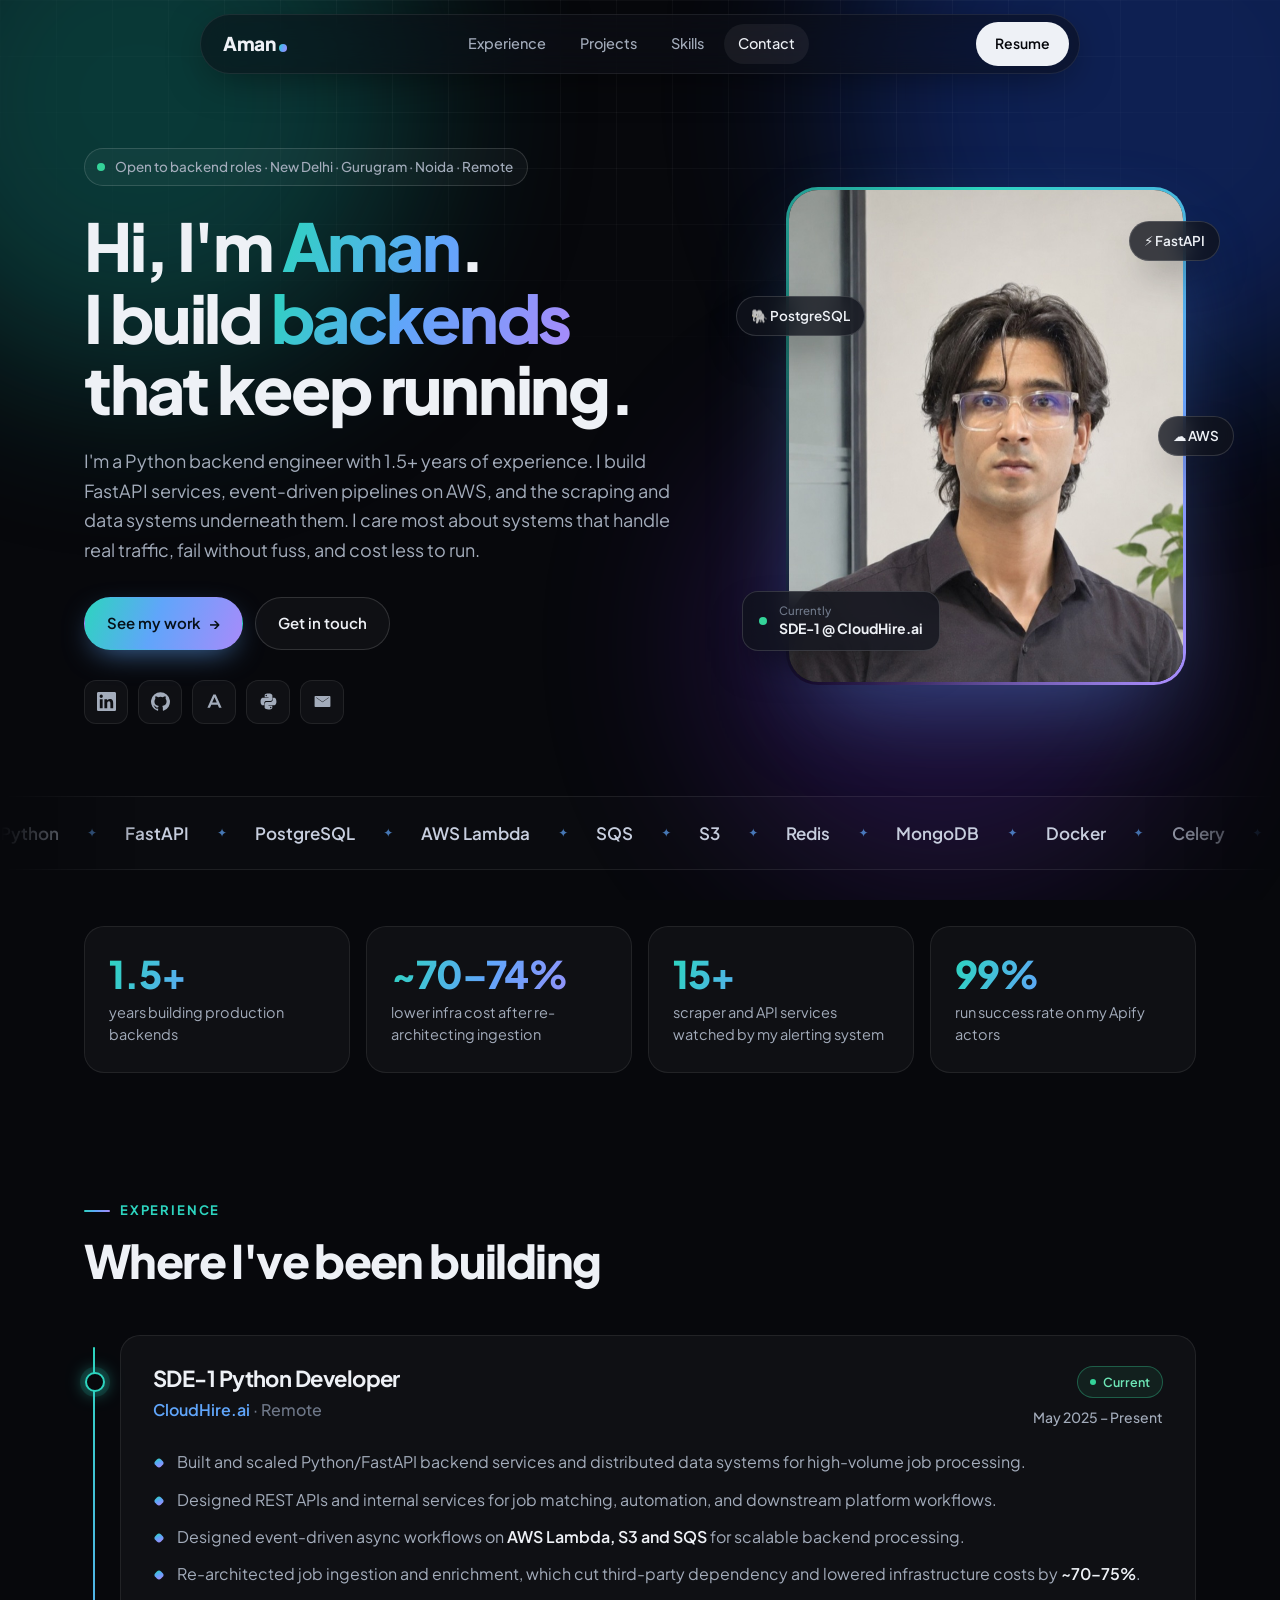
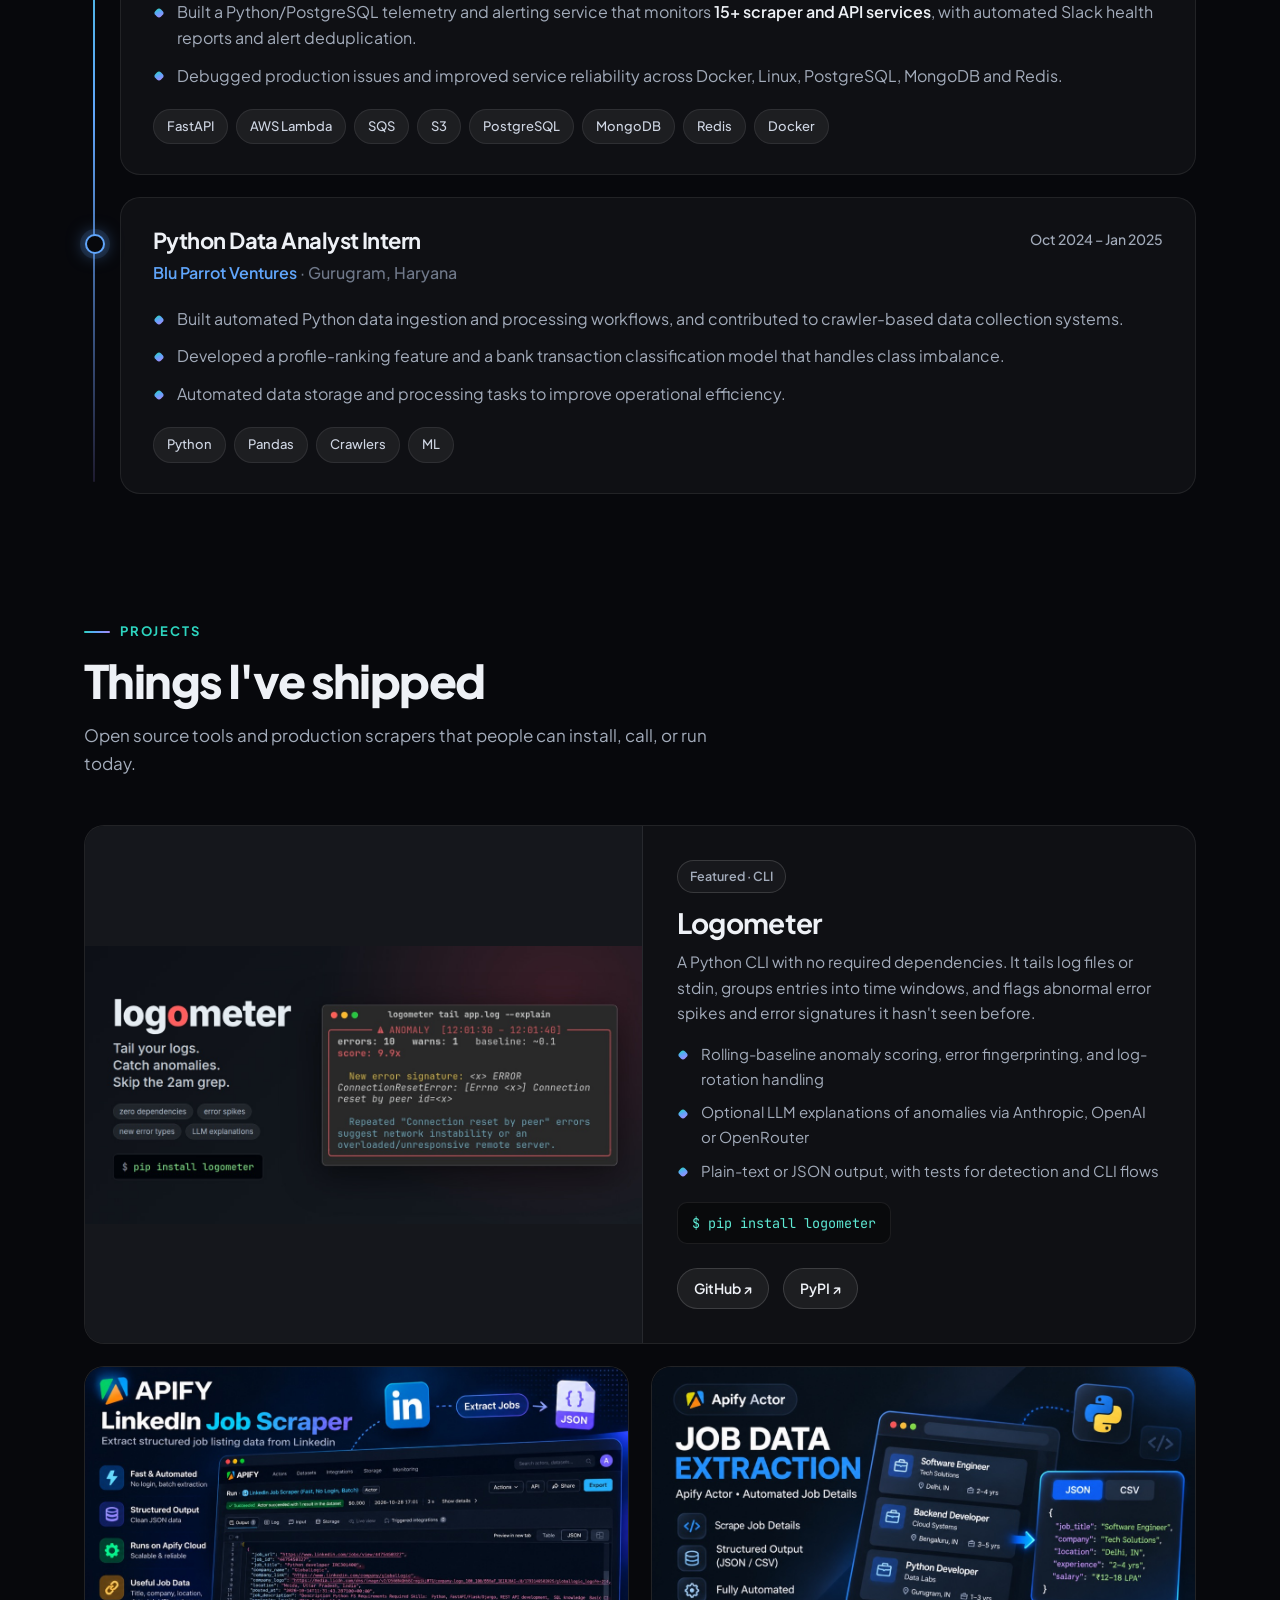
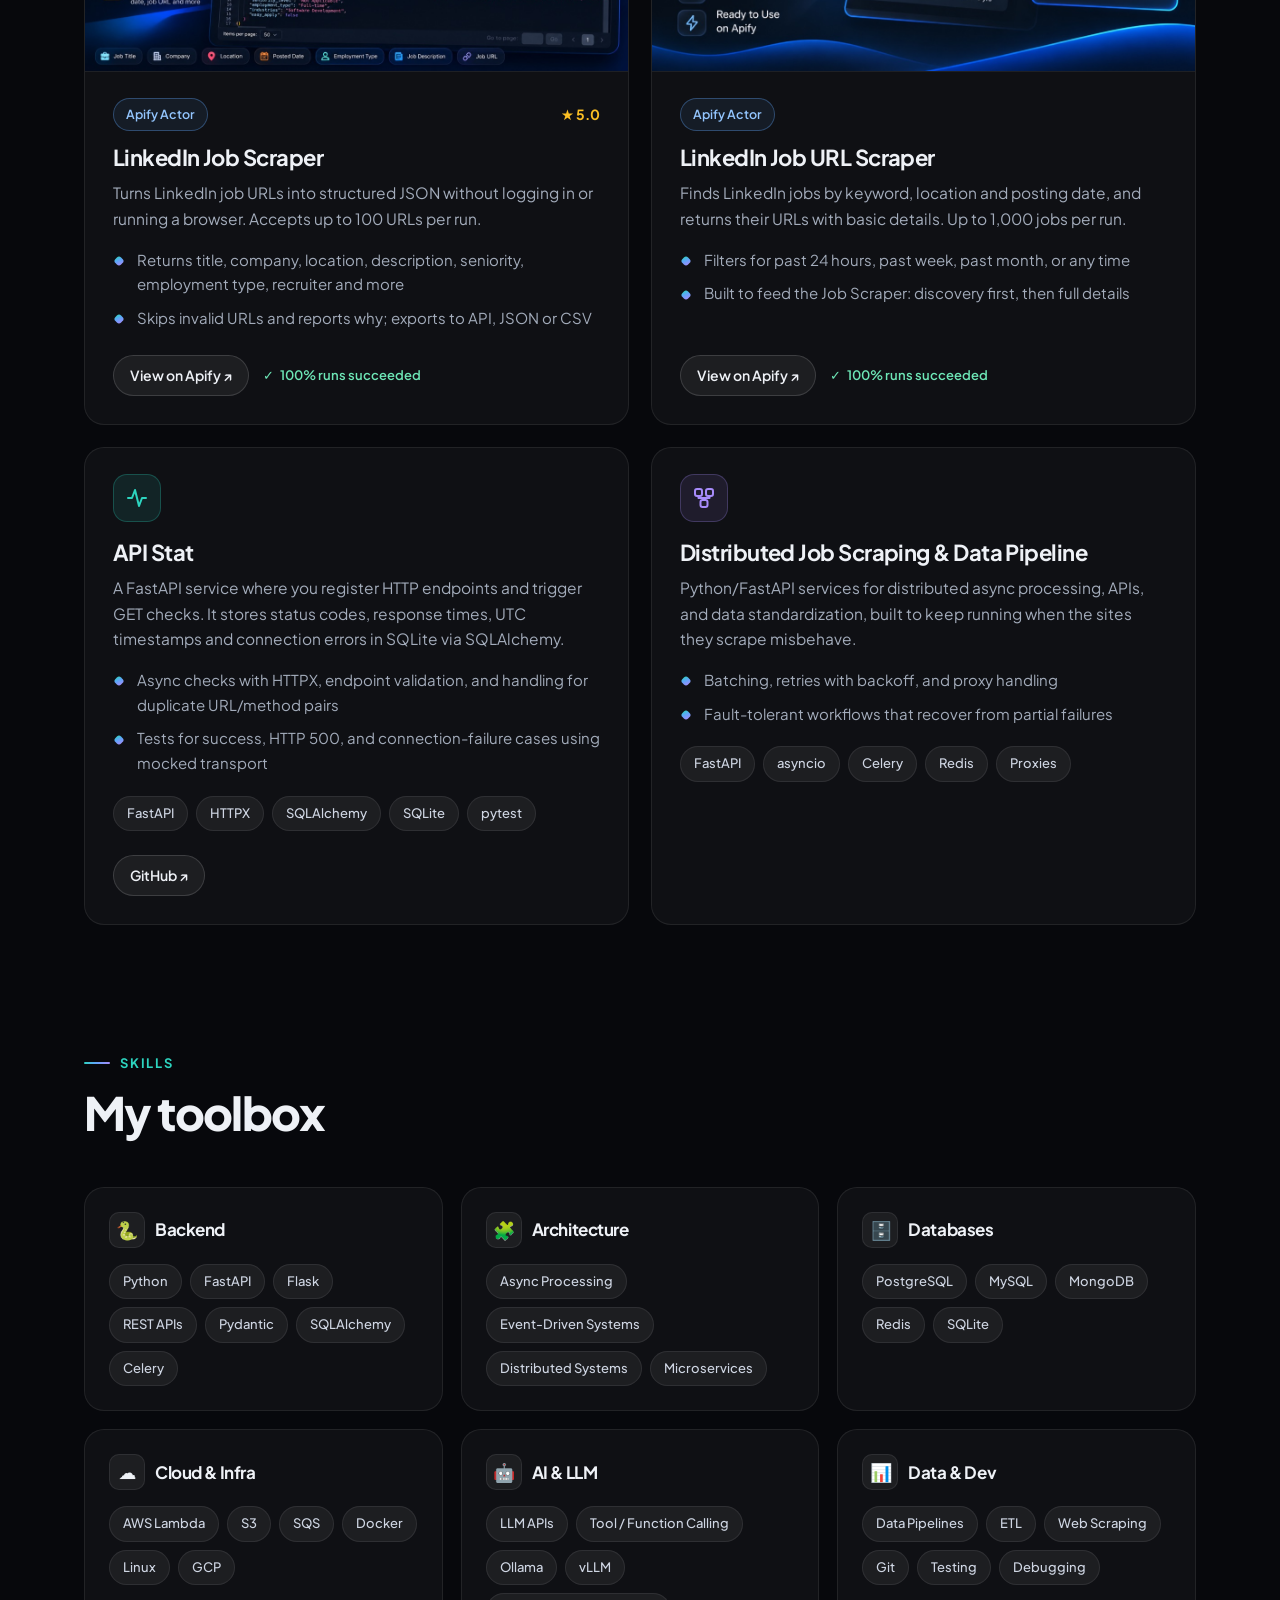
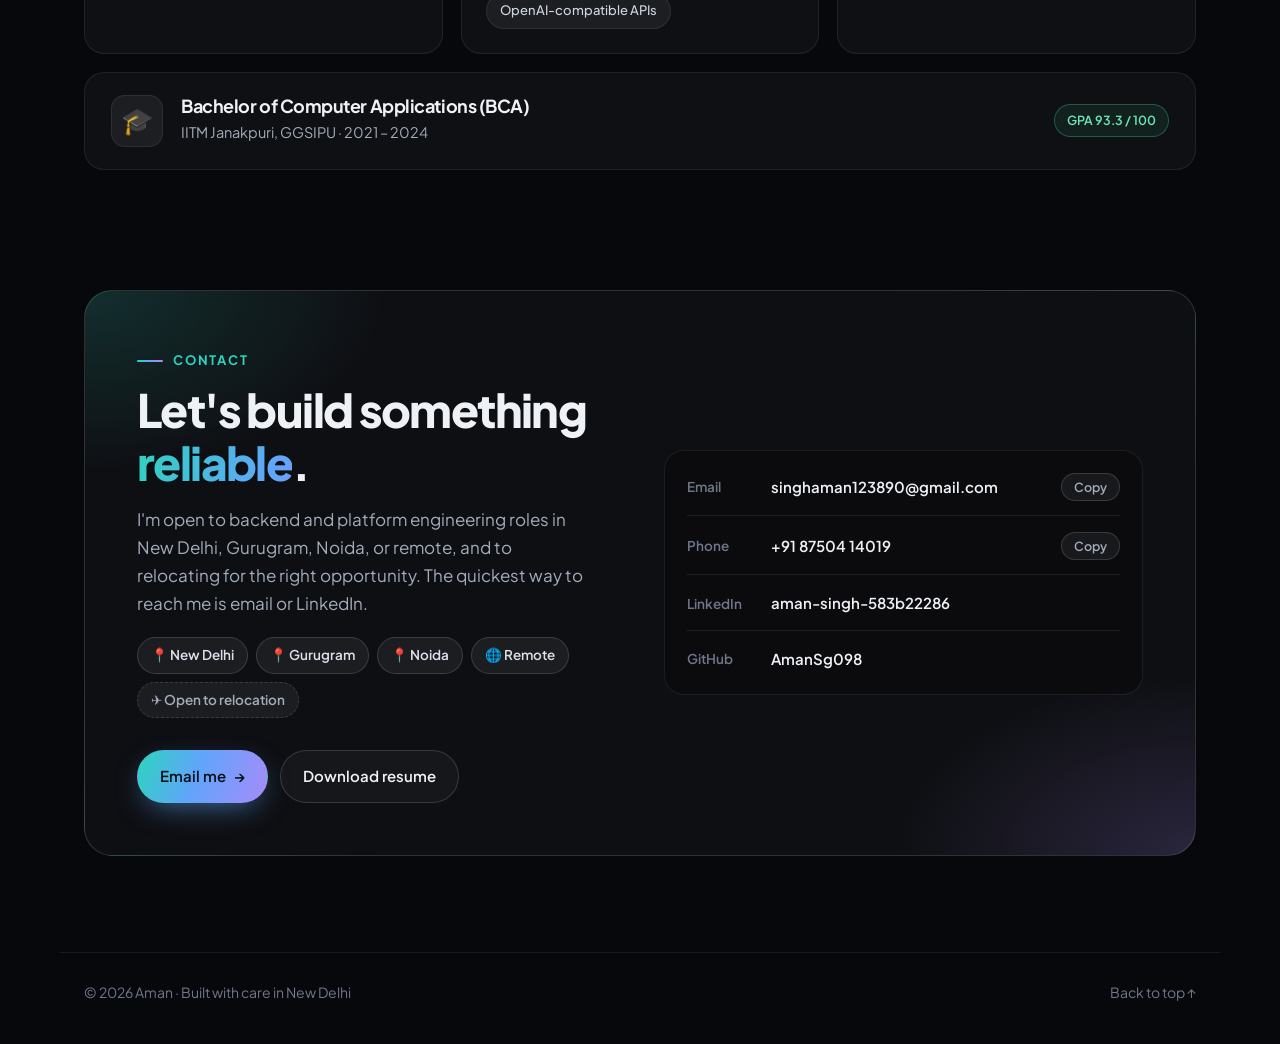
==== index.html @ 0cee0200 "Add portfolio site (static HTML/CSS/JS, Vercel-ready) Co-Authored-By: Claude Opus 5.5 <noreply@anthr" ====
<!doctype html>
<html lang="en">
<head>
  <meta charset="utf-8" />
  <meta name="viewport" content="width=device-width, initial-scale=1" />
  <title>Aman · Python Backend Engineer</title>
  <meta name="description" content="Aman: Python backend engineer building FastAPI services, event-driven AWS pipelines, and data scraping systems." />
  <meta name="theme-color" content="#07080c" />

  <meta property="og:type" content="website" />
  <meta property="og:title" content="Aman · Python Backend Engineer" />
  <meta property="og:description" content="FastAPI, PostgreSQL, AWS, distributed data pipelines. Builder of Logometer, API Stat, and LinkedIn scraping actors on Apify." />
  <meta property="og:image" content="/assets/aman-og.jpg" />
  <meta name="twitter:card" content="summary" />

  <link rel="icon" href="data:image/svg+xml,%3Csvg xmlns='http://www.w3.org/2000/svg' viewBox='0 0 64 64'%3E%3Cdefs%3E%3ClinearGradient id='g' x1='0' y1='0' x2='1' y2='1'%3E%3Cstop offset='0' stop-color='%232dd4bf'/%3E%3Cstop offset='1' stop-color='%23a78bfa'/%3E%3C/linearGradient%3E%3C/defs%3E%3Crect width='64' height='64' rx='16' fill='url(%23g)'/%3E%3Ctext x='50%25' y='56%25' text-anchor='middle' dominant-baseline='middle' font-family='Arial,sans-serif' font-weight='800' font-size='36' fill='%2307080c'%3EA%3C/text%3E%3C/svg%3E" />

  <link rel="preconnect" href="https://fonts.googleapis.com" />
  <link rel="preconnect" href="https://fonts.gstatic.com" crossorigin />
  <link href="https://fonts.googleapis.com/css2?family=Plus+Jakarta+Sans:wght@400;500;600;700;800&family=JetBrains+Mono:wght@500&display=swap" rel="stylesheet" />
  <link rel="stylesheet" href="/styles.css" />
</head>
<body>
  <div class="bg" aria-hidden="true">
    <span class="blob b1"></span><span class="blob b2"></span><span class="blob b3"></span>
    <div class="grid"></div>
  </div>

  <header class="nav" id="top">
    <div class="nav-inner">
      <a href="#top" class="logo">Aman<span class="logo-dot"></span></a>
      <nav class="nav-links" aria-label="Primary">
        <a href="#work">Experience</a>
        <a href="#projects">Projects</a>
        <a href="#skills">Skills</a>
        <a href="#contact">Contact</a>
      </nav>
      <a class="btn btn-sm btn-glow" href="/assets/Aman_Backend_Python_Engineer.pdf" target="_blank" rel="noopener">Resume</a>
    </div>
  </header>

  <main>
    <!-- HERO -->
    <section class="hero wrap">
      <div class="hero-text">
        <p class="pill"><span class="dot"></span> Open to backend roles · New Delhi · Gurugram · Noida · Remote</p>
        <h1>
          Hi, I'm <span class="grad">Aman</span>.<br />
          I build <span class="rotator" aria-live="polite"><span class="rot-word">backends</span></span><br />
          that keep running.
        </h1>
        <p class="lead">
          I'm a Python backend engineer with 1.5+ years of experience. I build FastAPI services, event-driven
          pipelines on AWS, and the scraping and data systems underneath them. I care most about systems that
          handle real traffic, fail without fuss, and cost less to run.
        </p>
        <div class="cta">
          <a class="btn btn-primary" href="#projects">See my work <span aria-hidden="true">→</span></a>
          <a class="btn" href="mailto:singhaman123890@gmail.com">Get in touch</a>
        </div>
        <ul class="socials" aria-label="Links">
          <li><a href="https://www.linkedin.com/in/aman-singh-583b22286/" target="_blank" rel="noopener" aria-label="LinkedIn">
            <svg viewBox="0 0 24 24" aria-hidden="true"><path d="M20.45 20.45h-3.56v-5.57c0-1.33-.02-3.04-1.85-3.04-1.85 0-2.14 1.45-2.14 2.94v5.67H9.35V9h3.41v1.56h.05c.48-.9 1.64-1.85 3.37-1.85 3.6 0 4.27 2.37 4.27 5.46v6.28zM5.34 7.43a2.06 2.06 0 1 1 0-4.13 2.06 2.06 0 0 1 0 4.13zM7.12 20.45H3.56V9h3.56v11.45zM22.22 0H1.77C.79 0 0 .77 0 1.73v20.54C0 23.23.79 24 1.77 24h20.45c.98 0 1.78-.77 1.78-1.73V1.73C24 .77 23.2 0 22.22 0z"/></svg></a></li>
          <li><a href="https://github.com/AmanSg098" target="_blank" rel="noopener" aria-label="GitHub">
            <svg viewBox="0 0 24 24" aria-hidden="true"><path d="M12 .3a12 12 0 0 0-3.8 23.38c.6.12.83-.26.83-.57v-2.23c-3.34.73-4.04-1.42-4.04-1.42-.55-1.4-1.34-1.77-1.34-1.77-1.08-.74.09-.73.09-.73 1.2.09 1.83 1.24 1.83 1.24 1.07 1.83 2.81 1.3 3.5 1 .1-.78.42-1.31.76-1.61-2.67-.3-5.47-1.33-5.47-5.93 0-1.31.47-2.38 1.24-3.22-.14-.3-.54-1.52.1-3.18 0 0 1-.32 3.3 1.23a11.5 11.5 0 0 1 6 0c2.28-1.55 3.29-1.23 3.29-1.23.64 1.66.24 2.88.12 3.18a4.65 4.65 0 0 1 1.23 3.22c0 4.61-2.8 5.62-5.48 5.92.42.36.81 1.1.81 2.22v3.29c0 .32.21.7.82.58A12 12 0 0 0 12 .3"/></svg></a></li>
          <li><a href="https://apify.com/aman_sng" target="_blank" rel="noopener" aria-label="Apify">
            <svg viewBox="0 0 24 24" aria-hidden="true"><path d="M3 20 10.5 3h3L21 20h-3.3l-1.6-3.8H7.9L6.3 20H3zm6.1-6.6h5.8L12 6.6l-2.9 6.8z"/></svg></a></li>
          <li><a href="https://pypi.org/project/logometer/" target="_blank" rel="noopener" aria-label="PyPI">
            <svg viewBox="0 0 24 24" aria-hidden="true"><path d="M11.9 2c-5 0-4.7 2.2-4.7 2.2v2.3h4.8v.7H5.3S2 6.8 2 11.9s2.9 4.9 2.9 4.9h1.7v-2.4s-.1-2.9 2.8-2.9h4.8s2.7 0 2.7-2.6V4.7S17.3 2 11.9 2zM9.2 3.6a.9.9 0 1 1 0 1.8.9.9 0 0 1 0-1.8zM12.1 22c5 0 4.7-2.2 4.7-2.2v-2.3H12v-.7h6.7s3.3.4 3.3-4.7-2.9-4.9-2.9-4.9h-1.7v2.4s.1 2.9-2.8 2.9H9.8s-2.7 0-2.7 2.6v4.2S6.7 22 12.1 22zm2.7-1.6a.9.9 0 1 1 0-1.8.9.9 0 0 1 0 1.8z"/></svg></a></li>
          <li><a href="mailto:singhaman123890@gmail.com" aria-label="Email">
            <svg viewBox="0 0 24 24" aria-hidden="true"><path d="M3 5h18a1 1 0 0 1 1 1v12a1 1 0 0 1-1 1H3a1 1 0 0 1-1-1V6a1 1 0 0 1 1-1zm9 7.2L4.4 7H4v.4l8 5.5 8-5.5V7h-.4L12 12.2z"/></svg></a></li>
        </ul>
      </div>

      <div class="hero-visual">
        <div class="photo-ring">
          <div class="photo-frame">
            <img src="/assets/aman.jpg" alt="Portrait of Aman" width="720" height="1280" fetchpriority="high" />
          </div>
        </div>
        <div class="float-card fc-1">
          <span class="dot"></span>
          <div><small>Currently</small><b>SDE-1 @ CloudHire.ai</b></div>
        </div>
        <div class="float-chip fc-2">⚡ FastAPI</div>
        <div class="float-chip fc-3">☁️ AWS</div>
        <div class="float-chip fc-4">🐘 PostgreSQL</div>
      </div>
    </section>

    <!-- MARQUEE -->
    <div class="marquee" aria-label="Tech stack">
      <div class="marquee-track">
        <ul>
          <li>Python</li><li>FastAPI</li><li>PostgreSQL</li><li>AWS Lambda</li><li>SQS</li><li>S3</li><li>Redis</li><li>MongoDB</li><li>Docker</li><li>Celery</li><li>SQLAlchemy</li><li>Pydantic</li><li>Linux</li><li>LLM APIs</li>
        </ul>
        <ul aria-hidden="true">
          <li>Python</li><li>FastAPI</li><li>PostgreSQL</li><li>AWS Lambda</li><li>SQS</li><li>S3</li><li>Redis</li><li>MongoDB</li><li>Docker</li><li>Celery</li><li>SQLAlchemy</li><li>Pydantic</li><li>Linux</li><li>LLM APIs</li>
        </ul>
      </div>
    </div>

    <!-- STATS -->
    <section class="wrap" aria-label="Highlights">
      <div class="stats">
        <div class="stat glow-card"><b><span data-count="1.5" data-dec="1">1.5</span>+</b><span>years building production backends</span></div>
        <div class="stat glow-card"><b>~70–<span data-count="75">75</span>%</b><span>lower infra cost after re-architecting ingestion</span></div>
        <div class="stat glow-card"><b><span data-count="15">15</span>+</b><span>scraper and API services watched by my alerting system</span></div>
        <div class="stat glow-card"><b><span data-count="100">100</span>%</b><span>run success rate on my Apify actors</span></div>
      </div>
    </section>

    <!-- EXPERIENCE -->
    <section class="wrap section" id="work">
      <div class="section-head">
        <span class="kicker">Experience</span>
        <h2>Where I've been building</h2>
      </div>

      <ol class="timeline">
        <li class="job glow-card">
          <span class="node" aria-hidden="true"></span>
          <div class="job-head">
            <div>
              <h3>SDE-1 Python Developer</h3>
              <p class="company">CloudHire.ai <span>· Remote</span></p>
            </div>
            <div class="job-side">
              <span class="badge live"><span class="dot"></span> Current</span>
              <span class="date">May 2025 – Present</span>
            </div>
          </div>
          <ul class="bullets">
            <li>Built and scaled Python/FastAPI backend services and distributed data systems for high-volume job processing.</li>
            <li>Designed REST APIs and internal services for job matching, automation, and downstream platform workflows.</li>
            <li>Designed event-driven async workflows on <b>AWS Lambda, S3 and SQS</b> for scalable backend processing.</li>
            <li>Re-architected job ingestion and enrichment, which cut third-party dependency and lowered infrastructure costs by <b>~70–75%</b>.</li>
            <li>Built a Python/PostgreSQL telemetry and alerting service that monitors <b>15+ scraper and API services</b>, with automated Slack health reports and alert deduplication.</li>
            <li>Debugged production issues and improved service reliability across Docker, Linux, PostgreSQL, MongoDB and Redis.</li>
          </ul>
          <ul class="tags"><li>FastAPI</li><li>AWS Lambda</li><li>SQS</li><li>S3</li><li>PostgreSQL</li><li>MongoDB</li><li>Redis</li><li>Docker</li></ul>
        </li>

        <li class="job glow-card">
          <span class="node" aria-hidden="true"></span>
          <div class="job-head">
            <div>
              <h3>Python Data Analyst Intern</h3>
              <p class="company">Blu Parrot Ventures <span>· Gurugram, Haryana</span></p>
            </div>
            <div class="job-side">
              <span class="date">Oct 2024 – Jan 2025</span>
            </div>
          </div>
          <ul class="bullets">
            <li>Built automated Python data ingestion and processing workflows, and contributed to crawler-based data collection systems.</li>
            <li>Developed a profile-ranking feature and a bank transaction classification model that handles class imbalance.</li>
            <li>Automated data storage and processing tasks to improve operational efficiency.</li>
          </ul>
          <ul class="tags"><li>Python</li><li>Pandas</li><li>Crawlers</li><li>ML</li></ul>
        </li>
      </ol>
    </section>

    <!-- PROJECTS -->
    <section class="wrap section" id="projects">
      <div class="section-head">
        <span class="kicker">Projects</span>
        <h2>Things I've shipped</h2>
        <p class="section-sub">Open source tools and production scrapers that people can install, call, or run today.</p>
      </div>

      <div class="projects">
        <!-- Logometer -->
        <article class="card card-feature glow-card">
          <a class="card-img" href="https://github.com/AmanSg098/logometer" target="_blank" rel="noopener">
            <img src="/assets/logometer.jpg" alt="Logometer terminal output flagging an anomaly" loading="lazy" width="1200" height="600" />
          </a>
          <div class="card-body">
            <div class="card-top">
              <span class="badge">Featured · CLI</span>
            </div>
            <h3>Logometer</h3>
            <p>A Python CLI with no required dependencies. It tails log files or stdin, groups entries into time windows, and flags abnormal error spikes and error signatures it hasn't seen before.</p>
            <ul class="bullets small">
              <li>Rolling-baseline anomaly scoring, error fingerprinting, and log-rotation handling</li>
              <li>Optional LLM explanations of anomalies via Anthropic, OpenAI or OpenRouter</li>
              <li>Plain-text or JSON output, with tests for detection and CLI flows</li>
            </ul>
            <code class="install">$ pip install logometer</code>
            <div class="links">
              <a class="link-btn" href="https://github.com/AmanSg098/logometer" target="_blank" rel="noopener">GitHub ↗</a>
              <a class="link-btn" href="https://pypi.org/project/logometer/" target="_blank" rel="noopener">PyPI ↗</a>
            </div>
          </div>
        </article>

        <!-- Apify: LinkedIn Job Scraper -->
        <article class="card glow-card">
          <a class="card-img" href="https://apify.com/aman_sng/linkedin-job-scraper-by-url" target="_blank" rel="noopener">
            <img src="/assets/linkedin-job-scraper.jpg" alt="LinkedIn Job Scraper actor returning structured JSON on Apify" loading="lazy" width="1200" height="675" />
          </a>
          <div class="card-body">
            <div class="card-top">
              <span class="badge apify">Apify Actor</span>
              <span class="rating">★ 5.0</span>
            </div>
            <h3>LinkedIn Job Scraper</h3>
            <p>Turns LinkedIn job URLs into structured JSON without logging in or running a browser. Accepts up to 100 URLs per run.</p>
            <ul class="bullets small">
              <li>Returns title, company, location, description, seniority, employment type, recruiter and more</li>
              <li>Skips invalid URLs and reports why; exports to API, JSON or CSV</li>
            </ul>
            <div class="links">
              <a class="link-btn" href="https://apify.com/aman_sng/linkedin-job-scraper-by-url" target="_blank" rel="noopener">View on Apify ↗</a>
              <span class="ok">100% runs succeeded</span>
            </div>
          </div>
        </article>

        <!-- Apify: LinkedIn Job URL Scraper -->
        <article class="card glow-card">
          <a class="card-img" href="https://apify.com/aman_sng/linkedin-job-url-scraper" target="_blank" rel="noopener">
            <img src="/assets/job-url-scraper.jpg" alt="Job data extraction actor producing JSON and CSV" loading="lazy" width="1200" height="675" />
          </a>
          <div class="card-body">
            <div class="card-top">
              <span class="badge apify">Apify Actor</span>
            </div>
            <h3>LinkedIn Job URL Scraper</h3>
            <p>Finds LinkedIn jobs by keyword, location and posting date, and returns their URLs with basic details. Up to 1,000 jobs per run.</p>
            <ul class="bullets small">
              <li>Filters for past 24 hours, past week, past month, or any time</li>
              <li>Built to feed the Job Scraper: discovery first, then full details</li>
            </ul>
            <div class="links">
              <a class="link-btn" href="https://apify.com/aman_sng/linkedin-job-url-scraper" target="_blank" rel="noopener">View on Apify ↗</a>
              <span class="ok">100% runs succeeded</span>
            </div>
          </div>
        </article>

        <!-- API Stat -->
        <article class="card card-text glow-card">
          <div class="card-body">
            <div class="icon-tile" aria-hidden="true">
              <svg viewBox="0 0 24 24"><path d="M3 12h4l3-8 4 16 3-8h4" fill="none" stroke="currentColor" stroke-width="2" stroke-linecap="round" stroke-linejoin="round"/></svg>
            </div>
            <h3>API Stat</h3>
            <p>A FastAPI service where you register HTTP endpoints and trigger GET checks. It stores status codes, response times, UTC timestamps and connection errors in SQLite via SQLAlchemy.</p>
            <ul class="bullets small">
              <li>Async checks with HTTPX, endpoint validation, and handling for duplicate URL/method pairs</li>
              <li>Tests for success, HTTP 500, and connection-failure cases using mocked transport</li>
            </ul>
            <ul class="tags"><li>FastAPI</li><li>HTTPX</li><li>SQLAlchemy</li><li>SQLite</li><li>pytest</li></ul>
            <div class="links">
              <a class="link-btn" href="https://github.com/AmanSg098/api_stat" target="_blank" rel="noopener">GitHub ↗</a>
            </div>
          </div>
        </article>

        <!-- Distributed pipeline -->
        <article class="card card-text glow-card">
          <div class="card-body">
            <div class="icon-tile violet" aria-hidden="true">
              <svg viewBox="0 0 24 24"><g fill="none" stroke="currentColor" stroke-width="2" stroke-linecap="round" stroke-linejoin="round"><rect x="3" y="3" width="7" height="7" rx="2"/><rect x="14" y="3" width="7" height="7" rx="2"/><rect x="8.5" y="14" width="7" height="7" rx="2"/><path d="M6.5 10v2h11v-2M12 12v2"/></g></svg>
            </div>
            <h3>Distributed Job Scraping &amp; Data Pipeline</h3>
            <p>Python/FastAPI services for distributed async processing, APIs, and data standardization, built to keep running when the sites they scrape misbehave.</p>
            <ul class="bullets small">
              <li>Batching, retries with backoff, and proxy handling</li>
              <li>Fault-tolerant workflows that recover from partial failures</li>
            </ul>
            <ul class="tags"><li>FastAPI</li><li>asyncio</li><li>Celery</li><li>Redis</li><li>Proxies</li></ul>
          </div>
        </article>
      </div>
    </section>

    <!-- SKILLS -->
    <section class="wrap section" id="skills">
      <div class="section-head">
        <span class="kicker">Skills</span>
        <h2>My toolbox</h2>
      </div>
      <div class="skills">
        <div class="skill-group glow-card">
          <h4><span class="emo">🐍</span> Backend</h4>
          <ul class="tags"><li>Python</li><li>FastAPI</li><li>Flask</li><li>REST APIs</li><li>Pydantic</li><li>SQLAlchemy</li><li>Celery</li></ul>
        </div>
        <div class="skill-group glow-card">
          <h4><span class="emo">🧩</span> Architecture</h4>
          <ul class="tags"><li>Async Processing</li><li>Event-Driven Systems</li><li>Distributed Systems</li><li>Microservices</li></ul>
        </div>
        <div class="skill-group glow-card">
          <h4><span class="emo">🗄️</span> Databases</h4>
          <ul class="tags"><li>PostgreSQL</li><li>MySQL</li><li>MongoDB</li><li>Redis</li><li>SQLite</li></ul>
        </div>
        <div class="skill-group glow-card">
          <h4><span class="emo">☁️</span> Cloud &amp; Infra</h4>
          <ul class="tags"><li>AWS Lambda</li><li>S3</li><li>SQS</li><li>Docker</li><li>Linux</li><li>GCP</li></ul>
        </div>
        <div class="skill-group glow-card">
          <h4><span class="emo">🤖</span> AI &amp; LLM</h4>
          <ul class="tags"><li>LLM APIs</li><li>Tool / Function Calling</li><li>Ollama</li><li>vLLM</li><li>OpenAI-compatible APIs</li></ul>
        </div>
        <div class="skill-group glow-card">
          <h4><span class="emo">📊</span> Data &amp; Dev</h4>
          <ul class="tags"><li>Data Pipelines</li><li>ETL</li><li>Web Scraping</li><li>Git</li><li>Testing</li><li>Debugging</li></ul>
        </div>
      </div>

      <div class="edu glow-card">
        <div class="edu-icon" aria-hidden="true">🎓</div>
        <div class="edu-text">
          <h4>Bachelor of Computer Applications (BCA)</h4>
          <p>IITM Janakpuri, GGSIPU · 2021 – 2024</p>
        </div>
        <span class="badge live">GPA 93.3 / 100</span>
      </div>
    </section>

    <!-- CONTACT -->
    <section class="wrap section" id="contact">
      <div class="contact-card">
        <div class="contact-intro">
          <span class="kicker">Contact</span>
          <h2>Let's build something <span class="grad">reliable</span>.</h2>
          <p>I'm open to backend and platform engineering roles in New Delhi, Gurugram, Noida, or remote, and to relocating for the right opportunity. The quickest way to reach me is email or LinkedIn.</p>
          <ul class="locs" aria-label="Preferred locations">
            <li>📍 New Delhi</li><li>📍 Gurugram</li><li>📍 Noida</li><li>🌐 Remote</li><li class="soft">✈️ Open to relocation</li>
          </ul>
          <div class="cta">
            <a class="btn btn-primary" href="mailto:singhaman123890@gmail.com">Email me <span aria-hidden="true">→</span></a>
            <a class="btn" href="/assets/Aman_Backend_Python_Engineer.pdf" download>Download resume</a>
          </div>
        </div>
        <ul class="contact-list">
          <li>
            <span class="label">Email</span>
            <a href="mailto:singhaman123890@gmail.com">singhaman123890@gmail.com</a>
            <button class="copy" data-copy="singhaman123890@gmail.com" aria-label="Copy email">Copy</button>
          </li>
          <li>
            <span class="label">Phone</span>
            <a href="tel:+918750414019">+91 87504 14019</a>
            <button class="copy" data-copy="+918750414019" aria-label="Copy phone">Copy</button>
          </li>
          <li>
            <span class="label">LinkedIn</span>
            <a href="https://www.linkedin.com/in/aman-singh-583b22286/" target="_blank" rel="noopener">aman-singh-583b22286</a>
          </li>
          <li>
            <span class="label">GitHub</span>
            <a href="https://github.com/AmanSg098" target="_blank" rel="noopener">AmanSg098</a>
          </li>
        </ul>
      </div>
    </section>
  </main>

  <footer class="wrap footer">
    <span>© <span id="year">2026</span> Aman · Built with care in New Delhi</span>
    <a href="#top">Back to top ↑</a>
  </footer>

  <script src="/script.js" defer></script>
</body>
</html>
---- styles.css ----
:root {
  --bg: #07080c;
  --surface: rgba(255, 255, 255, 0.035);
  --surface-2: rgba(255, 255, 255, 0.06);
  --line: rgba(255, 255, 255, 0.08);
  --line-2: rgba(255, 255, 255, 0.14);
  --text: #eef1f6;
  --muted: #a3acbb;
  --dim: #6f7889;
  --teal: #2dd4bf;
  --blue: #60a5fa;
  --violet: #a78bfa;
  --amber: #fbbf24;
  --grad: linear-gradient(110deg, var(--teal) 0%, var(--blue) 45%, var(--violet) 100%);
  --radius: 20px;
  --sans: "Plus Jakarta Sans", system-ui, -apple-system, "Segoe UI", Roboto, sans-serif;
  --mono: "JetBrains Mono", ui-monospace, Menlo, monospace;
}

* { box-sizing: border-box; }
html { scroll-behavior: smooth; scroll-padding-top: 96px; }
body {
  margin: 0;
  background: var(--bg);
  color: var(--text);
  font-family: var(--sans);
  font-size: 16px;
  line-height: 1.65;
  -webkit-font-smoothing: antialiased;
  overflow-x: hidden;
}
img { max-width: 100%; display: block; }
a { color: inherit; text-decoration: none; }
ul, ol { margin: 0; padding: 0; list-style: none; }
h1, h2, h3, h4 { margin: 0; line-height: 1.15; letter-spacing: -0.025em; }
p { margin: 0; }
.wrap { width: 100%; max-width: 1160px; margin: 0 auto; padding-left: 24px; padding-right: 24px; }
::selection { background: rgba(96, 165, 250, 0.35); }
:focus-visible { outline: 2px solid var(--blue); outline-offset: 3px; border-radius: 8px; }

/* ---------- BACKGROUND ---------- */
.bg { position: fixed; inset: 0; z-index: -1; overflow: hidden; pointer-events: none; }
.blob { position: absolute; border-radius: 50%; filter: blur(90px); opacity: 0.45; will-change: transform; }
.b1 { width: 560px; height: 560px; background: #0f766e; top: -180px; left: -140px; animation: drift1 22s ease-in-out infinite alternate; }
.b2 { width: 620px; height: 620px; background: #1d4ed8; top: -220px; right: -180px; opacity: 0.35; animation: drift2 26s ease-in-out infinite alternate; }
.b3 { width: 480px; height: 480px; background: #6d28d9; top: 45%; left: 55%; opacity: 0.22; animation: drift3 30s ease-in-out infinite alternate; }
@keyframes drift1 { to { transform: translate(140px, 120px) scale(1.1); } }
@keyframes drift2 { to { transform: translate(-160px, 140px) scale(0.95); } }
@keyframes drift3 { to { transform: translate(-260px, -180px) scale(1.15); } }
.grid {
  position: absolute; inset: 0;
  background-image:
    linear-gradient(rgba(255,255,255,0.035) 1px, transparent 1px),
    linear-gradient(90deg, rgba(255,255,255,0.035) 1px, transparent 1px);
  background-size: 56px 56px;
  mask-image: radial-gradient(ellipse 80% 60% at 50% 0%, #000 30%, transparent 75%);
  -webkit-mask-image: radial-gradient(ellipse 80% 60% at 50% 0%, #000 30%, transparent 75%);
}

/* ---------- NAV ---------- */
.nav { position: sticky; top: 14px; z-index: 50; padding: 0 16px; }
.nav-inner {
  max-width: 880px; margin: 0 auto; height: 60px;
  display: flex; align-items: center; justify-content: space-between; gap: 16px;
  padding: 0 10px 0 22px;
  background: rgba(14, 16, 22, 0.6);
  border: 1px solid var(--line); border-radius: 999px;
  backdrop-filter: blur(16px) saturate(140%); -webkit-backdrop-filter: blur(16px) saturate(140%);
  box-shadow: 0 10px 40px -10px rgba(0,0,0,.5);
  transition: background .25s, border-color .25s;
}
.nav.scrolled .nav-inner { background: rgba(14, 16, 22, 0.85); border-color: var(--line-2); }
.logo { font-weight: 800; font-size: 19px; letter-spacing: -0.02em; display: inline-flex; align-items: center; gap: 4px; }
.logo-dot { width: 8px; height: 8px; border-radius: 50%; background: var(--grad); display: inline-block; transform: translateY(4px); }
.nav-links { display: flex; gap: 6px; font-size: 14.5px; font-weight: 500; color: var(--muted); }
.nav-links a { padding: 8px 14px; border-radius: 999px; transition: color .2s, background .2s; }
.nav-links a:hover, .nav-links a.active { color: var(--text); background: var(--surface-2); }

/* ---------- BUTTONS ---------- */
.btn {
  position: relative;
  display: inline-flex; align-items: center; justify-content: center; gap: 8px;
  padding: 13px 22px; border-radius: 999px;
  border: 1px solid var(--line-2); background: var(--surface);
  font-weight: 600; font-size: 15px; color: var(--text);
  transition: transform .2s, border-color .2s, background .2s, box-shadow .2s;
}
.btn:hover { transform: translateY(-2px); border-color: rgba(255,255,255,.3); background: var(--surface-2); }
.btn-primary {
  background: var(--grad); border-color: transparent; color: #061018;
  box-shadow: 0 10px 30px -10px rgba(96,165,250,.7);
}
.btn-primary:hover { background: var(--grad); border-color: transparent; box-shadow: 0 14px 40px -10px rgba(96,165,250,.9); }
.btn-primary span { transition: transform .2s; }
.btn-primary:hover span { transform: translateX(3px); }
.btn-sm { padding: 9px 18px; font-size: 14px; }
.btn-glow { background: var(--text); color: #07080c; border-color: transparent; }
.btn-glow:hover { background: #fff; border-color: transparent; }

/* ---------- HERO ---------- */
.hero {
  display: grid; grid-template-columns: 1.2fr 0.8fr; gap: 64px; align-items: center;
  padding-top: 88px; padding-bottom: 72px;
}
.pill {
  display: inline-flex; align-items: center; gap: 10px;
  font-size: 13.5px; font-weight: 500; color: var(--muted);
  padding: 7px 14px 7px 12px; border: 1px solid var(--line-2); border-radius: 999px; background: var(--surface);
}
.dot { width: 8px; height: 8px; border-radius: 50%; background: #34d399; flex: none; box-shadow: 0 0 0 0 rgba(52,211,153,.6); animation: pulse 2s infinite; }
@keyframes pulse { 70% { box-shadow: 0 0 0 8px rgba(52,211,153,0); } 100% { box-shadow: 0 0 0 0 rgba(52,211,153,0); } }
.hero h1 { font-size: clamp(38px, 5.6vw, 66px); font-weight: 800; margin: 24px 0 22px; letter-spacing: -0.035em; line-height: 1.08; }
.grad {
  background: var(--grad); background-size: 200% auto;
  -webkit-background-clip: text; background-clip: text; color: transparent;
  animation: shimmer 6s linear infinite;
}
@keyframes shimmer { to { background-position: 200% center; } }
.rotator { display: inline-block; position: relative; }
.rot-word {
  display: inline-block;
  background: var(--grad); -webkit-background-clip: text; background-clip: text; color: transparent;
  transition: opacity .35s ease, transform .35s ease, filter .35s ease;
}
.rot-word.out { opacity: 0; transform: translateY(-14px); filter: blur(6px); }
.rot-word.in-start { opacity: 0; transform: translateY(14px); filter: blur(6px); }
.lead { font-size: 18px; color: var(--muted); max-width: 590px; }
.cta { display: flex; flex-wrap: wrap; gap: 12px; margin-top: 32px; }
.socials { display: flex; flex-wrap: wrap; gap: 10px; margin-top: 30px; }
.socials a {
  width: 44px; height: 44px; display: grid; place-items: center; border-radius: 12px;
  border: 1px solid var(--line); background: var(--surface); color: var(--muted);
  transition: color .2s, border-color .2s, transform .2s, background .2s;
}
.socials a:hover { color: var(--text); border-color: var(--line-2); background: var(--surface-2); transform: translateY(-2px); }
.socials svg { width: 19px; height: 19px; fill: currentColor; }

/* Photo with rotating gradient ring */
.hero-visual { position: relative; max-width: 400px; width: 100%; justify-self: center; }
@property --angle { syntax: "<angle>"; initial-value: 0deg; inherits: false; }
.photo-ring {
  position: relative; padding: 3px; border-radius: 32px;
  background: conic-gradient(from var(--angle), var(--teal), var(--blue), var(--violet), transparent 60%, var(--teal));
  animation: spin 6s linear infinite;
  box-shadow: 0 40px 100px -30px rgba(96,165,250,.45);
}
@keyframes spin { to { --angle: 360deg; } }
.photo-frame { aspect-ratio: 4 / 5; border-radius: 29px; overflow: hidden; background: #0d0f14; }
.photo-frame img { width: 100%; height: 100%; object-fit: cover; object-position: 50% 22%; }

.float-card, .float-chip {
  position: absolute;
  background: rgba(16, 19, 27, 0.78); border: 1px solid var(--line-2);
  backdrop-filter: blur(12px); -webkit-backdrop-filter: blur(12px);
  box-shadow: 0 18px 40px -14px rgba(0,0,0,.7);
  animation: bob 5s ease-in-out infinite;
}
.float-card { left: -44px; bottom: 34px; display: flex; align-items: center; gap: 12px; padding: 12px 16px; border-radius: 16px; }
.float-card small { display: block; font-size: 11.5px; color: var(--dim); font-weight: 500; line-height: 1.3; }
.float-card b { display: block; font-size: 14px; font-weight: 700; line-height: 1.35; }
.float-chip { padding: 8px 14px; border-radius: 999px; font-size: 13.5px; font-weight: 600; white-space: nowrap; }
.fc-2 { top: 34px; right: -34px; animation-delay: -1.2s; }
.fc-3 { top: 46%; right: -48px; animation-delay: -2.4s; }
.fc-4 { top: 22%; left: -50px; animation-delay: -3.6s; }
@keyframes bob { 50% { transform: translateY(-10px); } }

/* ---------- MARQUEE ---------- */
.marquee {
  position: relative; overflow: hidden; padding: 22px 0; margin-bottom: 56px;
  border-top: 1px solid var(--line); border-bottom: 1px solid var(--line);
  background: rgba(255,255,255,0.015);
  mask-image: linear-gradient(90deg, transparent, #000 12%, #000 88%, transparent);
  -webkit-mask-image: linear-gradient(90deg, transparent, #000 12%, #000 88%, transparent);
}
.marquee-track { display: flex; width: max-content; animation: scroll 38s linear infinite; }
.marquee:hover .marquee-track { animation-play-state: paused; }
.marquee ul { display: flex; flex: none; }
.marquee li {
  display: flex; align-items: center; gap: 28px; padding-right: 28px;
  font-size: 17px; font-weight: 600; color: #c7cede; white-space: nowrap;
}
.marquee li::after { content: "✦"; font-size: 12px; color: var(--blue); opacity: .7; }
@keyframes scroll { to { transform: translateX(-50%); } }

/* ---------- GLOW CARD (cursor spotlight + gradient border) ---------- */
.glow-card {
  position: relative; isolation: isolate;
  background: var(--surface); border: 1px solid var(--line); border-radius: var(--radius);
  transition: transform .3s ease, border-color .3s ease, box-shadow .3s ease;
}
.glow-card::before {
  content: ""; position: absolute; inset: 0; border-radius: inherit; z-index: -1; pointer-events: none;
  background: radial-gradient(420px circle at var(--mx, 50%) var(--my, 50%), rgba(96,165,250,.12), transparent 45%);
  opacity: 0; transition: opacity .3s;
}
.glow-card::after {
  content: ""; position: absolute; inset: -1px; border-radius: inherit; padding: 1px; pointer-events: none;
  background: radial-gradient(300px circle at var(--mx, 50%) var(--my, 50%), rgba(45,212,191,.7), rgba(167,139,250,.5) 40%, transparent 70%);
  -webkit-mask: linear-gradient(#000 0 0) content-box, linear-gradient(#000 0 0);
  -webkit-mask-composite: xor; mask-composite: exclude;
  opacity: 0; transition: opacity .3s;
}
.glow-card:hover::before, .glow-card:hover::after { opacity: 1; }
.glow-card:hover { box-shadow: 0 30px 60px -30px rgba(0,0,0,.8); }

/* ---------- STATS ---------- */
.stats { display: grid; grid-template-columns: repeat(4, 1fr); gap: 16px; }
.stat { padding: 26px 24px; }
.stat b {
  display: block; font-size: 38px; font-weight: 800; letter-spacing: -0.03em; line-height: 1.1;
  background: var(--grad); -webkit-background-clip: text; background-clip: text; color: transparent;
}
.stat > span { display: block; margin-top: 8px; color: var(--muted); font-size: 14.5px; line-height: 1.5; }

/* ---------- SECTIONS ---------- */
.section { padding-top: 120px; }
.section-head { max-width: 640px; }
.kicker {
  display: inline-flex; align-items: center; gap: 10px;
  font-size: 13px; font-weight: 700; letter-spacing: 0.14em; text-transform: uppercase;
  color: var(--teal);
}
.kicker::before { content: ""; width: 26px; height: 2px; border-radius: 2px; background: var(--grad); }
.section-head h2, .contact-intro h2 { font-size: clamp(30px, 4vw, 46px); font-weight: 800; margin-top: 12px; letter-spacing: -0.035em; }
.section-sub { color: var(--muted); margin-top: 14px; font-size: 17px; }

/* ---------- TIMELINE ---------- */
.timeline { margin-top: 48px; position: relative; display: grid; gap: 22px; padding-left: 36px; }
.timeline::before {
  content: ""; position: absolute; left: 9px; top: 12px; bottom: 12px; width: 2px; border-radius: 2px;
  background: linear-gradient(180deg, var(--teal), var(--blue) 50%, rgba(167,139,250,.15));
}
.job { padding: 30px 32px; }
.node {
  position: absolute; left: -36px; top: 36px; width: 20px; height: 20px; border-radius: 50%;
  background: var(--bg); border: 2px solid var(--blue);
  box-shadow: 0 0 0 5px rgba(96,165,250,.12), 0 0 18px rgba(96,165,250,.6);
}
.job:first-child .node { border-color: var(--teal); box-shadow: 0 0 0 5px rgba(45,212,191,.12), 0 0 18px rgba(45,212,191,.7); }
.job-head { display: flex; justify-content: space-between; align-items: flex-start; gap: 16px; }
.job h3 { font-size: 22px; font-weight: 700; }
.company { margin-top: 6px; font-weight: 600; color: var(--blue); }
.company span { color: var(--dim); font-weight: 500; }
.job-side { display: flex; flex-direction: column; align-items: flex-end; gap: 8px; }
.date { font-size: 14px; color: var(--muted); font-weight: 500; white-space: nowrap; }

.bullets { margin-top: 20px; display: grid; gap: 11px; }
.bullets li { position: relative; padding-left: 24px; color: var(--muted); }
.bullets li::before {
  content: ""; position: absolute; left: 2px; top: .62em; width: 8px; height: 8px; border-radius: 3px;
  background: var(--grad); transform: rotate(45deg);
}
.bullets b { color: var(--text); font-weight: 600; }
.bullets.small { font-size: 15px; gap: 9px; margin-top: 16px; }

.badge {
  display: inline-flex; align-items: center; gap: 7px; white-space: nowrap;
  font-size: 12.5px; font-weight: 600; padding: 5px 12px; border-radius: 999px;
  border: 1px solid var(--line-2); color: var(--muted); background: var(--surface);
}
.badge.live { color: #6ee7b7; border-color: rgba(52,211,153,.35); background: rgba(52,211,153,.08); }
.badge.live .dot { width: 6px; height: 6px; }
.badge.apify { color: #93c5fd; border-color: rgba(96,165,250,.35); background: rgba(96,165,250,.08); }

.tags { display: flex; flex-wrap: wrap; gap: 8px; margin-top: 20px; }
.tags li {
  font-size: 13px; font-weight: 500; padding: 6px 13px; border-radius: 999px;
  background: var(--surface-2); border: 1px solid var(--line); color: #cfd6e3;
  transition: border-color .2s, color .2s, background .2s;
}
.tags li:hover { border-color: rgba(96,165,250,.45); color: #fff; background: rgba(96,165,250,.1); }

/* ---------- PROJECTS ---------- */
.projects { margin-top: 48px; display: grid; grid-template-columns: repeat(2, 1fr); gap: 22px; }
.card { display: flex; flex-direction: column; overflow: hidden; }
.card:hover { transform: translateY(-4px); }
.card-img { display: block; overflow: hidden; aspect-ratio: 16 / 9; background: #0b0d12; border-bottom: 1px solid var(--line); }
.card-img img { width: 100%; height: 100%; object-fit: cover; transition: transform .6s cubic-bezier(.2,.7,.2,1); }
.card:hover .card-img img { transform: scale(1.04); }
.card-body { padding: 26px 28px 28px; display: flex; flex-direction: column; flex: 1; }
.card-top { display: flex; justify-content: space-between; align-items: center; gap: 12px; margin-bottom: 14px; }
.card h3 { font-size: 22px; font-weight: 700; margin-bottom: 10px; }
.card p { color: var(--muted); font-size: 15.5px; }
.rating { font-size: 14px; font-weight: 700; color: var(--amber); }
.links { display: flex; flex-wrap: wrap; align-items: center; gap: 10px 14px; margin-top: auto; padding-top: 24px; }
.link-btn {
  display: inline-flex; align-items: center; gap: 6px;
  padding: 8px 16px; border-radius: 999px; font-size: 14px; font-weight: 600;
  border: 1px solid var(--line-2); background: var(--surface-2);
  transition: border-color .2s, background .2s, transform .2s;
}
.link-btn:hover { border-color: rgba(96,165,250,.6); background: rgba(96,165,250,.12); transform: translateY(-1px); }
.ok { font-size: 13px; font-weight: 600; color: #6ee7b7; display: inline-flex; align-items: center; gap: 6px; }
.ok::before { content: "✓"; }
.install {
  display: inline-block; margin-top: 18px; padding: 9px 14px; border-radius: 10px; align-self: flex-start;
  font-family: var(--mono); font-size: 13.5px; color: #5eead4;
  background: rgba(0,0,0,.35); border: 1px solid var(--line);
}

.card-feature { grid-column: 1 / -1; flex-direction: row; }
.card-feature .card-img {
  flex: 1.15; aspect-ratio: auto; border-bottom: 0; border-right: 1px solid var(--line);
  display: flex; align-items: center; background: #15171c;
}
.card-feature .card-img img { height: auto; object-fit: contain; }
.card-feature .card-body { flex: 1; padding: 34px; }
.card-feature h3 { font-size: 28px; }

.icon-tile {
  width: 48px; height: 48px; border-radius: 14px; display: grid; place-items: center; margin-bottom: 18px;
  color: var(--teal); background: rgba(45,212,191,.1); border: 1px solid rgba(45,212,191,.25);
}
.icon-tile.violet { color: var(--violet); background: rgba(167,139,250,.1); border-color: rgba(167,139,250,.25); }
.icon-tile svg { width: 24px; height: 24px; }

/* ---------- SKILLS ---------- */
.skills { margin-top: 48px; display: grid; grid-template-columns: repeat(3, 1fr); gap: 18px; }
.skill-group { padding: 24px; }
.skill-group h4 { font-size: 17px; font-weight: 700; display: flex; align-items: center; gap: 10px; }
.emo {
  width: 36px; height: 36px; display: grid; place-items: center; border-radius: 10px;
  background: var(--surface-2); border: 1px solid var(--line); font-size: 18px;
}
.skill-group .tags { margin-top: 16px; }

.edu { margin-top: 18px; display: flex; align-items: center; gap: 18px; flex-wrap: wrap; padding: 22px 26px; }
.edu-icon { width: 52px; height: 52px; display: grid; place-items: center; border-radius: 14px; font-size: 26px; background: var(--surface-2); border: 1px solid var(--line); }
.edu-text { flex: 1; min-width: 220px; }
.edu h4 { font-size: 18px; font-weight: 700; }
.edu p { color: var(--muted); font-size: 14.5px; margin-top: 4px; }

/* ---------- CONTACT ---------- */
.contact-card {
  position: relative; overflow: hidden;
  display: grid; grid-template-columns: 1fr 1fr; gap: 40px 48px; align-items: center;
  padding: 52px;
  border-radius: 28px; border: 1px solid var(--line-2);
  background:
    radial-gradient(500px 300px at 0% 0%, rgba(45,212,191,.16), transparent 60%),
    radial-gradient(500px 300px at 100% 100%, rgba(167,139,250,.18), transparent 60%),
    rgba(255,255,255,.03);
}
.contact-intro p { color: var(--muted); margin-top: 16px; font-size: 17px; max-width: 460px; }
.locs { display: flex; flex-wrap: wrap; gap: 8px; margin-top: 20px; }
.locs li {
  font-size: 13.5px; font-weight: 600; padding: 6px 13px; border-radius: 999px;
  background: var(--surface-2); border: 1px solid var(--line-2); color: #dbe2ec;
}
.locs li.soft { color: var(--muted); border-style: dashed; }
.contact-list {
  display: grid; gap: 2px; padding: 8px 22px; border-radius: 20px;
  background: rgba(0,0,0,.25); border: 1px solid var(--line);
}
.contact-list li {
  display: grid; grid-template-columns: 72px 1fr auto; align-items: center; gap: 12px;
  padding: 14px 0; border-bottom: 1px solid var(--line);
}
.contact-list li:last-child { border-bottom: 0; }
.contact-list .label { color: var(--dim); font-size: 13.5px; font-weight: 600; }
.contact-list a { font-weight: 600; font-size: 15px; overflow-wrap: break-word; min-width: 0; transition: color .2s; }
.contact-list a:hover { color: var(--teal); }
.copy {
  font-family: var(--sans); font-size: 12.5px; font-weight: 600; color: var(--muted); cursor: pointer;
  background: var(--surface-2); border: 1px solid var(--line-2); border-radius: 999px; padding: 5px 12px;
  transition: color .2s, border-color .2s;
}
.copy:hover { color: var(--text); border-color: rgba(255,255,255,.3); }
.copy.done { color: #6ee7b7; border-color: rgba(52,211,153,.45); }

/* ---------- FOOTER ---------- */
.footer {
  display: flex; justify-content: space-between; gap: 16px; flex-wrap: wrap;
  margin-top: 96px; padding-top: 28px; padding-bottom: 40px;
  border-top: 1px solid var(--line); color: var(--dim); font-size: 14px;
}
.footer a:hover { color: var(--text); }

/* ---------- REVEAL ---------- */
.reveal { opacity: 0; transform: translateY(24px); transition: opacity .7s ease, transform .7s cubic-bezier(.2,.7,.2,1); }
.reveal.in { opacity: 1; transform: none; }

/* ---------- RESPONSIVE ---------- */
@media (max-width: 1000px) {
  .hero { grid-template-columns: 1fr; gap: 56px; padding-top: 56px; }
  .hero-visual { max-width: 340px; order: -1; }
  .stats { grid-template-columns: repeat(2, 1fr); }
  .skills { grid-template-columns: repeat(2, 1fr); }
  .card-feature { flex-direction: column; }
  .card-feature .card-img { aspect-ratio: 2 / 1; border-right: 0; border-bottom: 1px solid var(--line); }
  .contact-card { grid-template-columns: 1fr; padding: 36px; }
}
@media (max-width: 680px) {
  .wrap { padding-left: 16px; padding-right: 16px; }
  .nav { top: 10px; padding: 0 12px; }
  .nav-inner { padding-left: 18px; height: 54px; }
  .nav-links { display: none; }
  .hero { padding-top: 40px; padding-bottom: 48px; gap: 44px; }
  .hero-visual { max-width: 270px; }
  .float-card { left: -14px; bottom: 18px; padding: 10px 12px; }
  .float-card b { font-size: 13px; }
  .fc-2 { right: -12px; top: 18px; }
  .fc-3 { display: none; }
  .fc-4 { left: -16px; top: 30%; }
  .lead { font-size: 16.5px; }
  .marquee { margin-bottom: 40px; padding: 16px 0; }
  .marquee li { font-size: 15px; }
  .stats { gap: 12px; }
  .stat { padding: 18px; }
  .stat b { font-size: 28px; }
  .stat > span { font-size: 13.5px; }
  .section { padding-top: 88px; }
  .projects, .skills { grid-template-columns: 1fr; }
  .timeline { padding-left: 28px; }
  .timeline::before { left: 6px; }
  .node { left: -28px; width: 16px; height: 16px; top: 28px; }
  .job { padding: 22px 20px; }
  .job-head { flex-direction: column; gap: 10px; }
  .job-side { align-items: center; flex-direction: row-reverse; justify-content: flex-end; flex-wrap: wrap; }
  .card-body, .card-feature .card-body { padding: 22px 20px; }
  .contact-card { padding: 26px 20px; border-radius: 22px; }
  .contact-list { padding: 4px 16px; }
  .contact-list li { grid-template-columns: 1fr auto; gap: 2px 10px; }
  .contact-list .label { grid-column: 1 / -1; }
}

@media (prefers-reduced-motion: reduce) {
  html { scroll-behavior: auto; }
  *, *::before, *::after { animation: none !important; transition: none !important; }
  .reveal { opacity: 1; transform: none; }
}
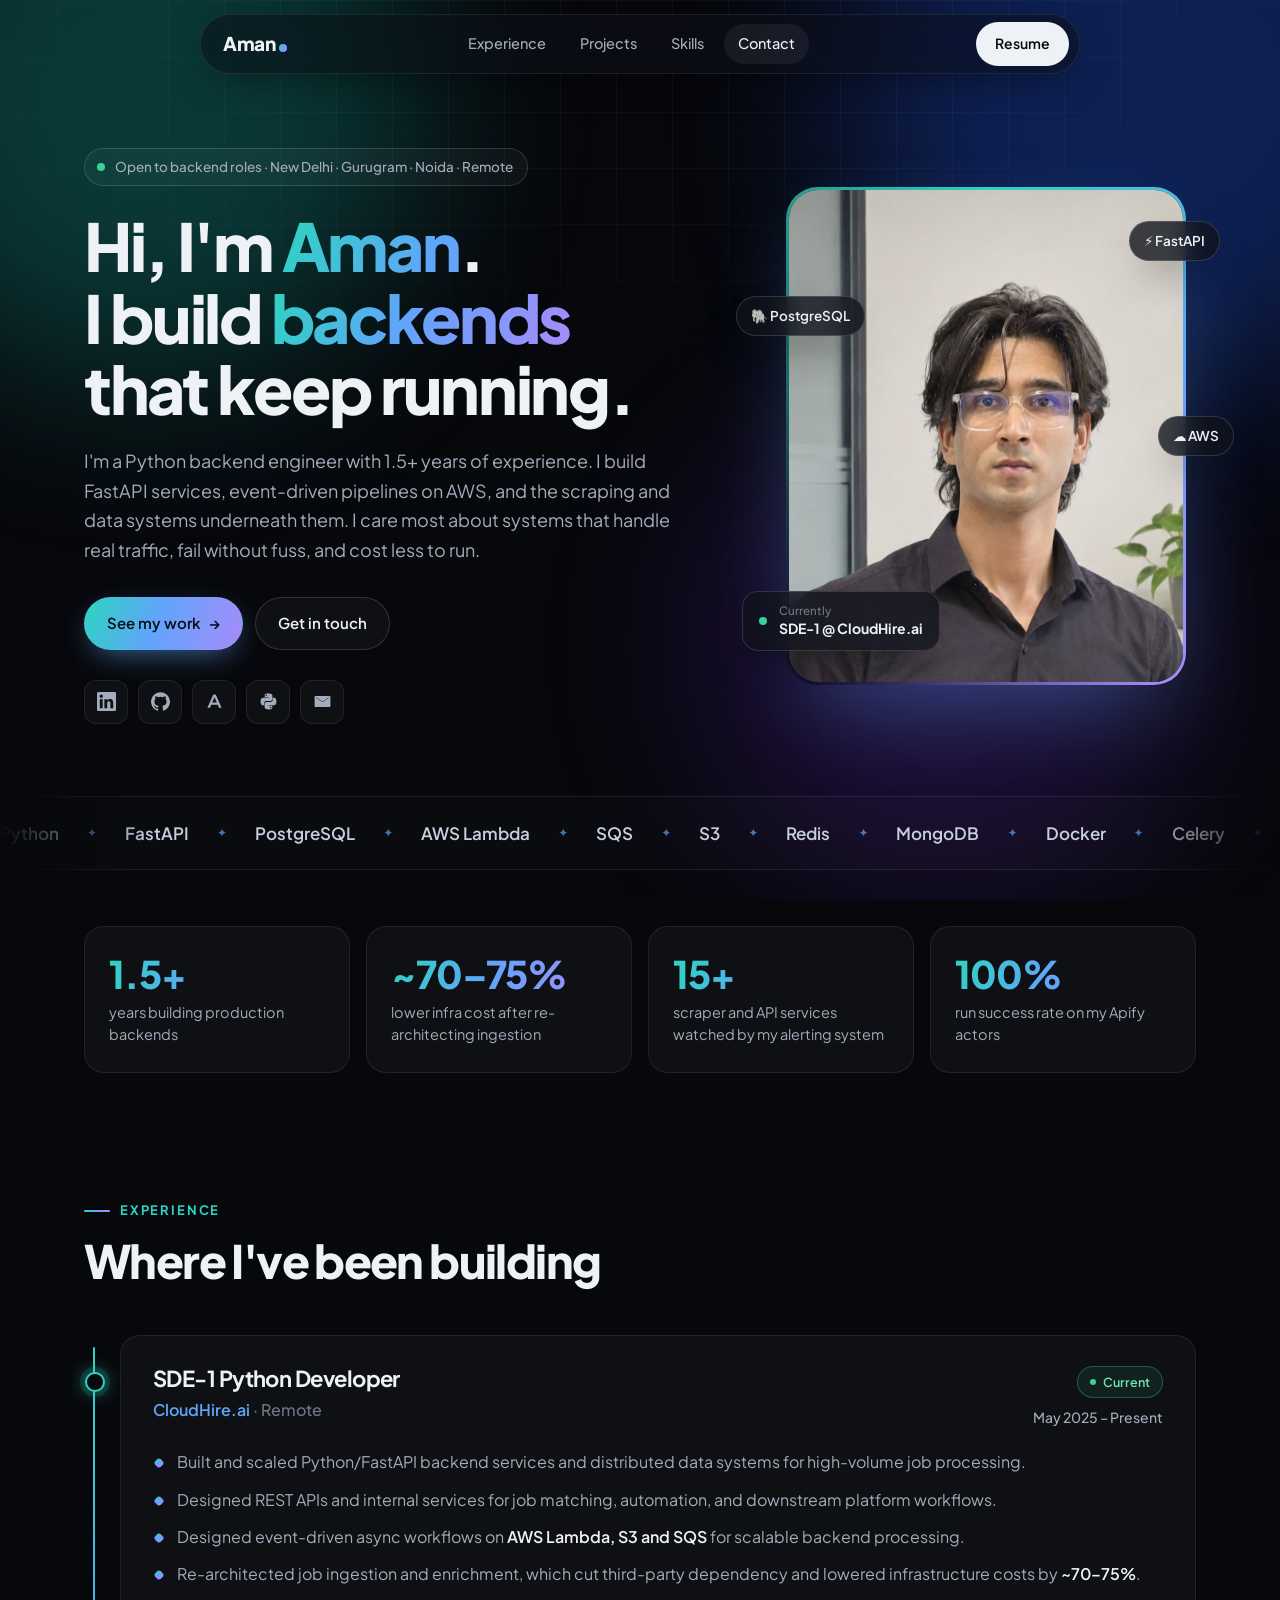
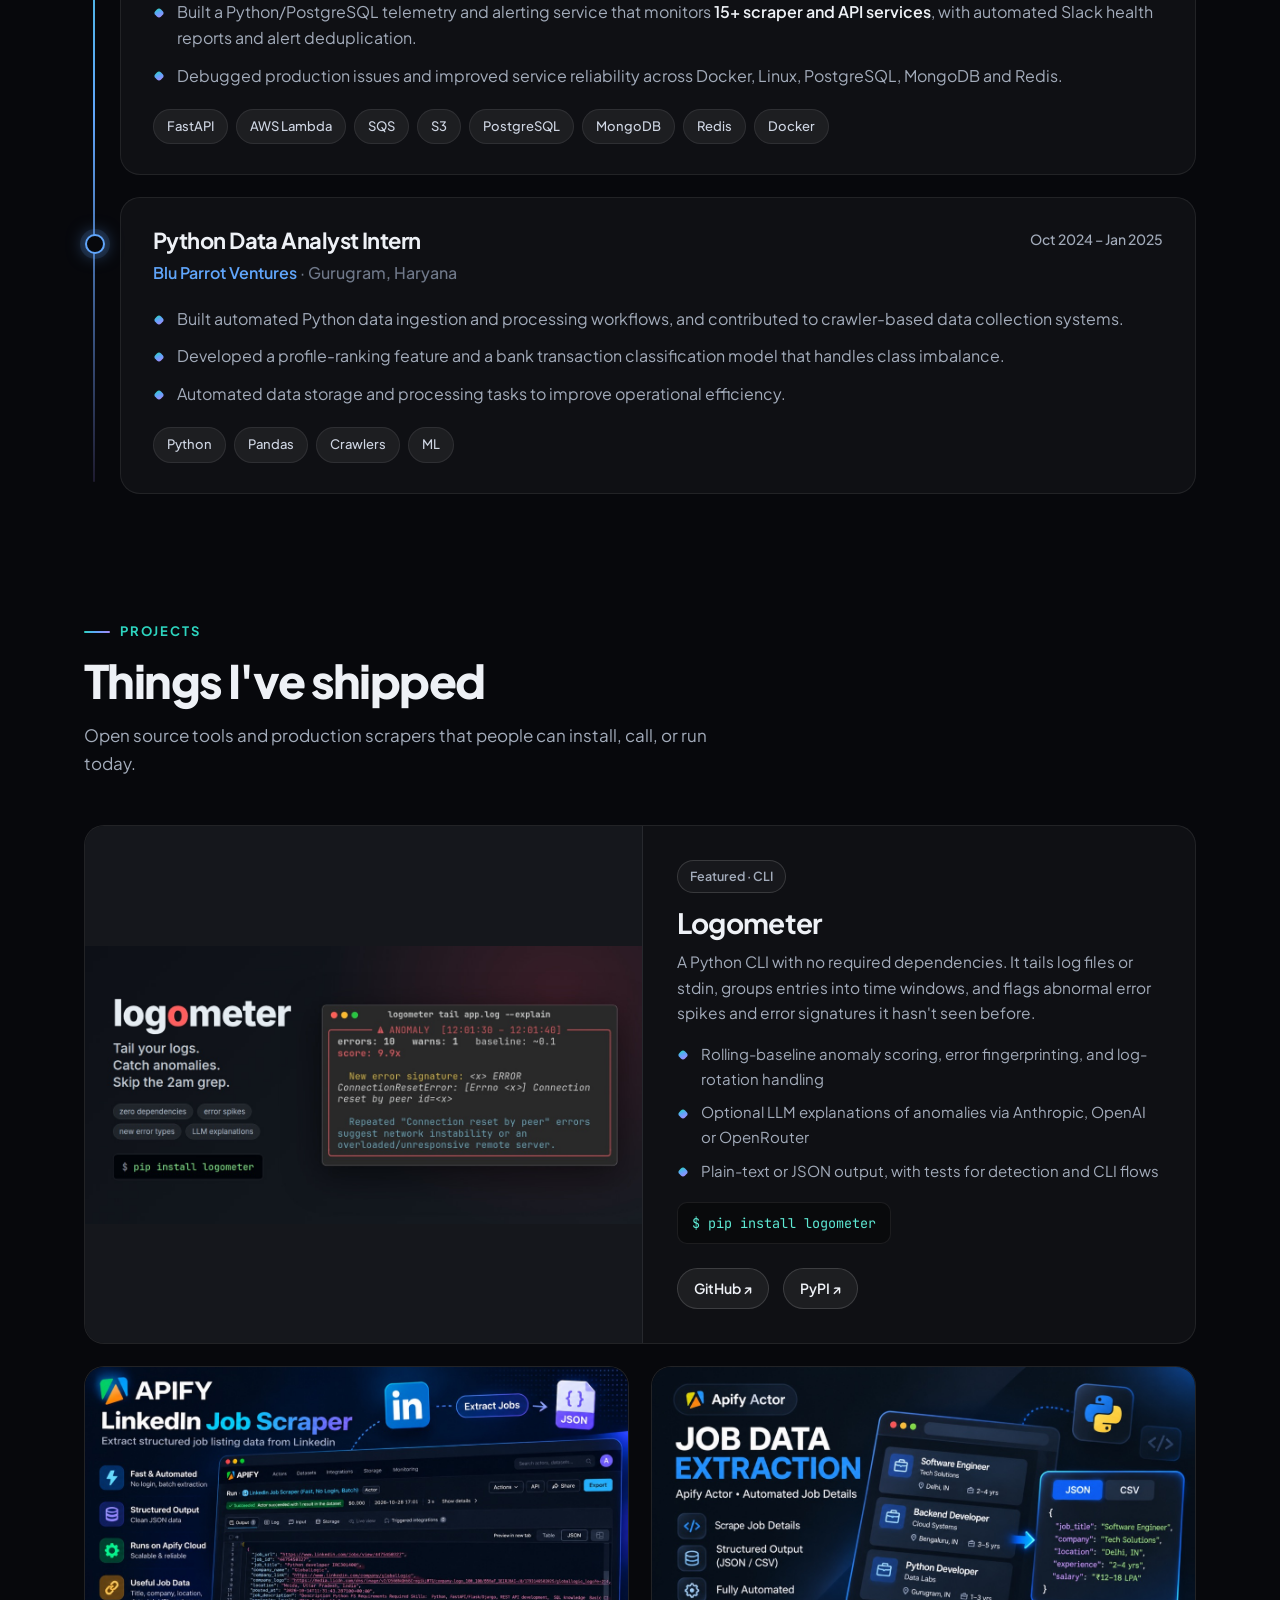
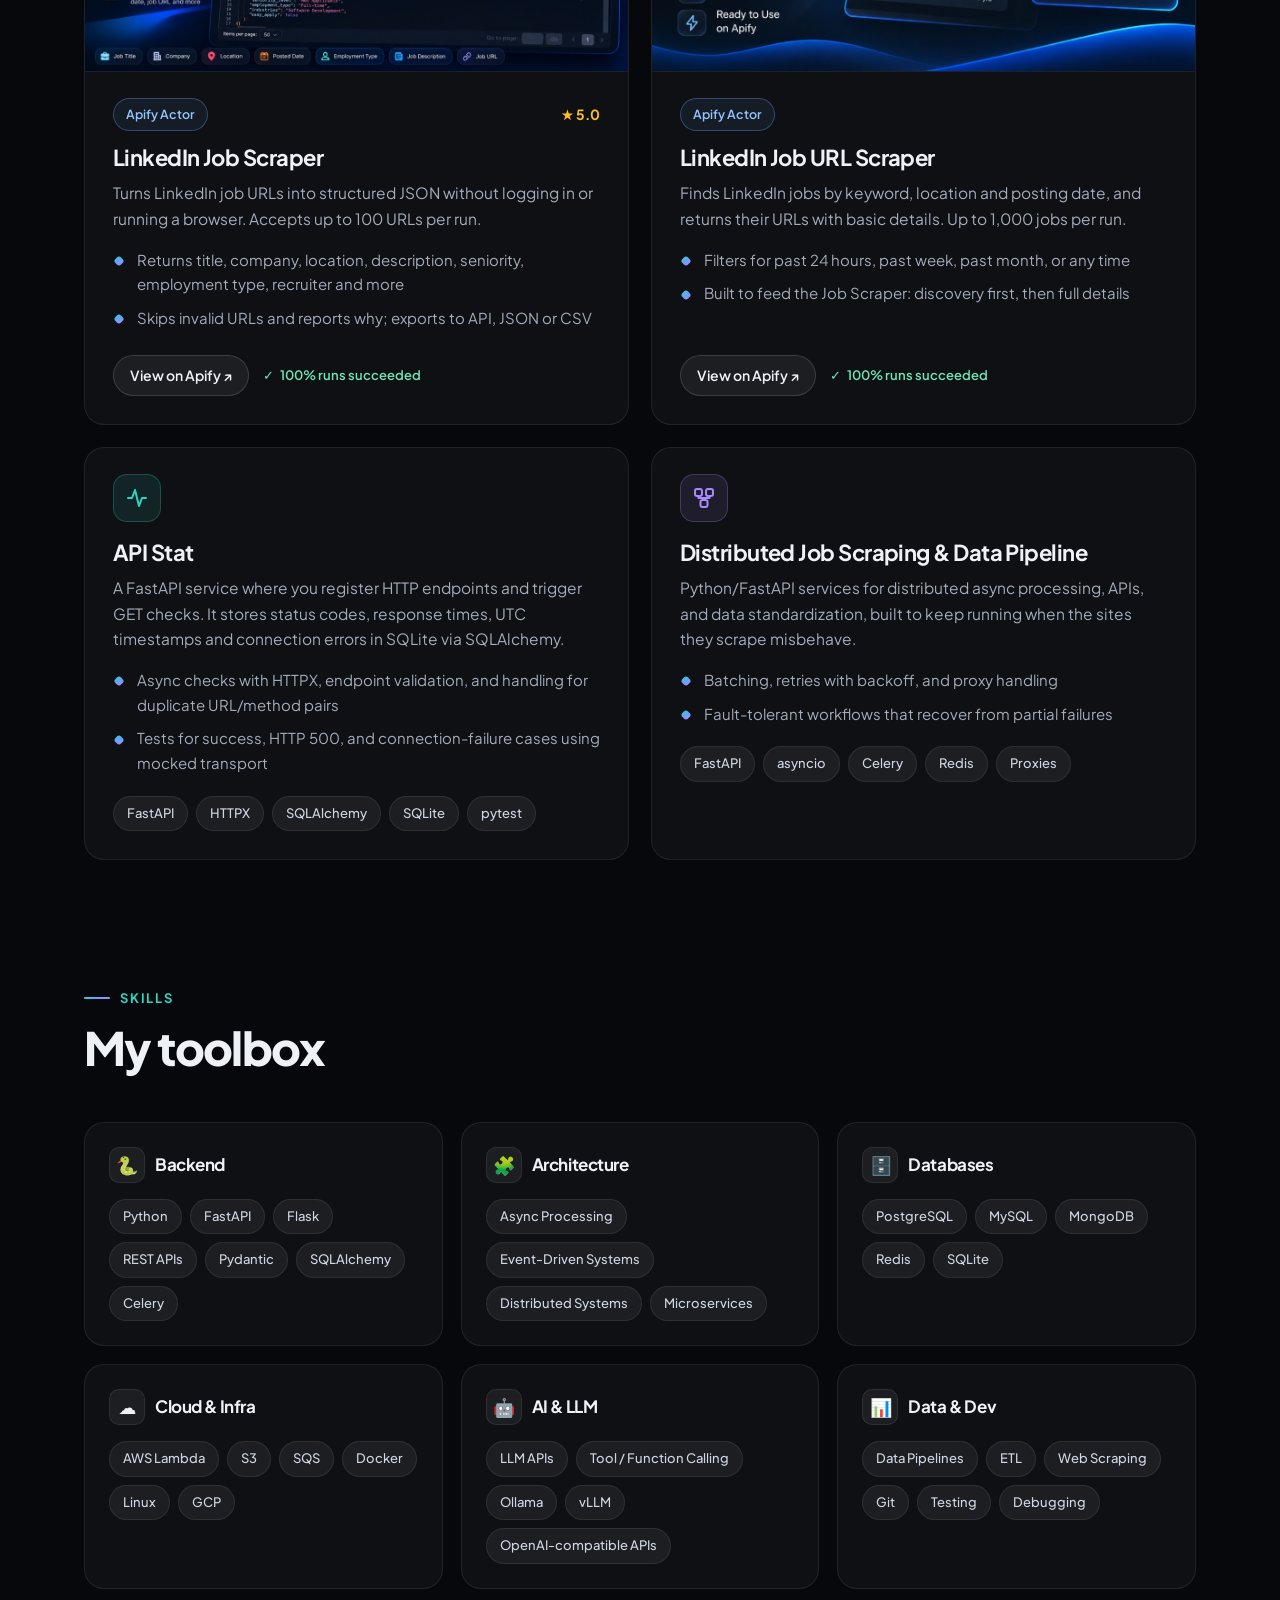
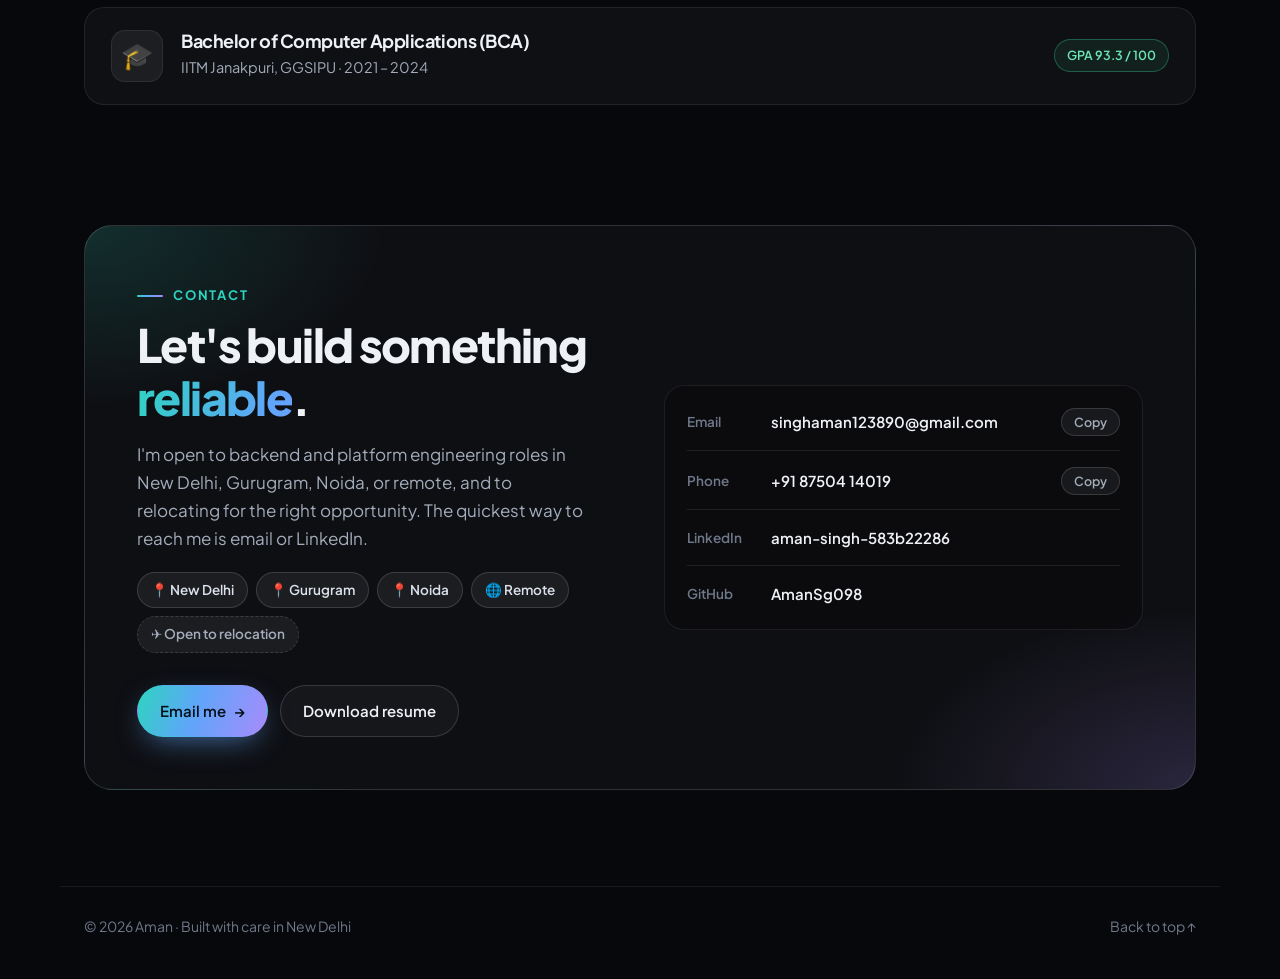
==== commit 1c22d83d: "Final polish before deploy - Social share image (1200x630) and absolute OG/Twitter tags - JSON-LD Pe" ====
--- a/index.html
+++ b/index.html
@@ -7,11 +7,42 @@
   <meta name="description" content="Aman: Python backend engineer building FastAPI services, event-driven AWS pipelines, and data scraping systems." />
   <meta name="theme-color" content="#07080c" />
 
+  <meta name="author" content="Aman" />
+  <link rel="canonical" href="https://aman-sg.vercel.app/" />
+
+  <!-- Social share preview (update SITE URL here if your Vercel domain differs) -->
   <meta property="og:type" content="website" />
+  <meta property="og:url" content="https://aman-sg.vercel.app/" />
+  <meta property="og:site_name" content="Aman · Portfolio" />
   <meta property="og:title" content="Aman · Python Backend Engineer" />
-  <meta property="og:description" content="FastAPI, PostgreSQL, AWS, distributed data pipelines. Builder of Logometer, API Stat, and LinkedIn scraping actors on Apify." />
-  <meta property="og:image" content="/assets/aman-og.jpg" />
-  <meta name="twitter:card" content="summary" />
+  <meta property="og:description" content="FastAPI, PostgreSQL, AWS, distributed data pipelines. Builder of Logometer and LinkedIn scraping actors on Apify." />
+  <meta property="og:image" content="https://aman-sg.vercel.app/assets/og.png" />
+  <meta property="og:image:width" content="1200" />
+  <meta property="og:image:height" content="630" />
+  <meta property="og:image:alt" content="Aman, Python Backend Engineer" />
+  <meta name="twitter:card" content="summary_large_image" />
+  <meta name="twitter:image" content="https://aman-sg.vercel.app/assets/og.png" />
+
+  <script type="application/ld+json">
+  {
+    "@context": "https://schema.org",
+    "@type": "Person",
+    "name": "Aman",
+    "jobTitle": "Python Backend Engineer",
+    "url": "https://aman-sg.vercel.app/",
+    "image": "https://aman-sg.vercel.app/assets/aman-og.jpg",
+    "email": "mailto:singhaman123890@gmail.com",
+    "address": { "@type": "PostalAddress", "addressLocality": "New Delhi", "addressCountry": "IN" },
+    "alumniOf": "IITM Janakpuri, GGSIPU",
+    "knowsAbout": ["Python", "FastAPI", "PostgreSQL", "AWS", "Distributed Systems", "Web Scraping"],
+    "sameAs": [
+      "https://www.linkedin.com/in/aman-singh-583b22286/",
+      "https://github.com/AmanSg098",
+      "https://apify.com/aman_sng",
+      "https://pypi.org/project/logometer/"
+    ]
+  }
+  </script>
 
   <link rel="icon" href="data:image/svg+xml,%3Csvg xmlns='http://www.w3.org/2000/svg' viewBox='0 0 64 64'%3E%3Cdefs%3E%3ClinearGradient id='g' x1='0' y1='0' x2='1' y2='1'%3E%3Cstop offset='0' stop-color='%232dd4bf'/%3E%3Cstop offset='1' stop-color='%23a78bfa'/%3E%3C/linearGradient%3E%3C/defs%3E%3Crect width='64' height='64' rx='16' fill='url(%23g)'/%3E%3Ctext x='50%25' y='56%25' text-anchor='middle' dominant-baseline='middle' font-family='Arial,sans-serif' font-weight='800' font-size='36' fill='%2307080c'%3EA%3C/text%3E%3C/svg%3E" />
 
@@ -35,8 +66,19 @@
         <a href="#skills">Skills</a>
         <a href="#contact">Contact</a>
       </nav>
-      <a class="btn btn-sm btn-glow" href="/assets/Aman_Backend_Python_Engineer.pdf" target="_blank" rel="noopener">Resume</a>
+      <div class="nav-actions">
+        <a class="btn btn-sm btn-glow" href="/assets/Aman_Backend_Python_Engineer.pdf" target="_blank" rel="noopener">Resume</a>
+        <button class="menu-btn" aria-label="Open menu" aria-expanded="false" aria-controls="mobile-menu">
+          <span></span><span></span>
+        </button>
+      </div>
     </div>
+    <nav class="mobile-menu" id="mobile-menu" aria-label="Mobile">
+      <a href="#work">Experience</a>
+      <a href="#projects">Projects</a>
+      <a href="#skills">Skills</a>
+      <a href="#contact">Contact</a>
+    </nav>
   </header>
 
   <main>
@@ -46,7 +88,7 @@
         <p class="pill"><span class="dot"></span> Open to backend roles · New Delhi · Gurugram · Noida · Remote</p>
         <h1>
           Hi, I'm <span class="grad">Aman</span>.<br />
-          I build <span class="rotator" aria-live="polite"><span class="rot-word">backends</span></span><br />
+          I build <span class="sr-only">backends, APIs, data pipelines and scrapers</span><span class="rotator" aria-hidden="true"><span class="rot-word">backends</span></span><br />
           that keep running.
         </h1>
         <p class="lead">
@@ -253,9 +295,6 @@
               <li>Tests for success, HTTP 500, and connection-failure cases using mocked transport</li>
             </ul>
             <ul class="tags"><li>FastAPI</li><li>HTTPX</li><li>SQLAlchemy</li><li>SQLite</li><li>pytest</li></ul>
-            <div class="links">
-              <a class="link-btn" href="https://github.com/AmanSg098/api_stat" target="_blank" rel="noopener">GitHub ↗</a>
-            </div>
           </div>
         </article>
 
--- a/styles.css
+++ b/styles.css
@@ -75,6 +75,31 @@
 .nav-links { display: flex; gap: 6px; font-size: 14.5px; font-weight: 500; color: var(--muted); }
 .nav-links a { padding: 8px 14px; border-radius: 999px; transition: color .2s, background .2s; }
 .nav-links a:hover, .nav-links a.active { color: var(--text); background: var(--surface-2); }
+
+.sr-only { position: absolute; width: 1px; height: 1px; padding: 0; margin: -1px; overflow: hidden; clip: rect(0,0,0,0); white-space: nowrap; border: 0; }
+.nav-actions { display: flex; align-items: center; gap: 8px; }
+.menu-btn {
+  display: none; width: 40px; height: 40px; border-radius: 50%; cursor: pointer;
+  background: var(--surface-2); border: 1px solid var(--line-2);
+  flex-direction: column; align-items: center; justify-content: center; gap: 5px;
+}
+.menu-btn span { display: block; width: 16px; height: 2px; border-radius: 2px; background: var(--text); transition: transform .25s; }
+.nav.open .menu-btn span:first-child { transform: translateY(3.5px) rotate(45deg); }
+.nav.open .menu-btn span:last-child { transform: translateY(-3.5px) rotate(-45deg); }
+.mobile-menu {
+  display: none; max-width: 880px; margin: 8px auto 0; padding: 8px;
+  background: rgba(14, 16, 22, 0.92); border: 1px solid var(--line-2); border-radius: 20px;
+  backdrop-filter: blur(16px); -webkit-backdrop-filter: blur(16px);
+  box-shadow: 0 20px 50px -15px rgba(0,0,0,.7);
+}
+.mobile-menu a { display: block; padding: 13px 16px; border-radius: 12px; font-weight: 600; color: var(--muted); }
+.mobile-menu a:hover, .mobile-menu a:active { background: var(--surface-2); color: var(--text); }
+@media (max-width: 680px) {
+  .menu-btn { display: inline-flex; }
+  .nav.open .mobile-menu { display: block; animation: drop .2s ease; }
+  .nav-inner { padding-right: 7px; }
+}
+@keyframes drop { from { opacity: 0; transform: translateY(-6px); } }
 
 /* ---------- BUTTONS ---------- */
 .btn {
